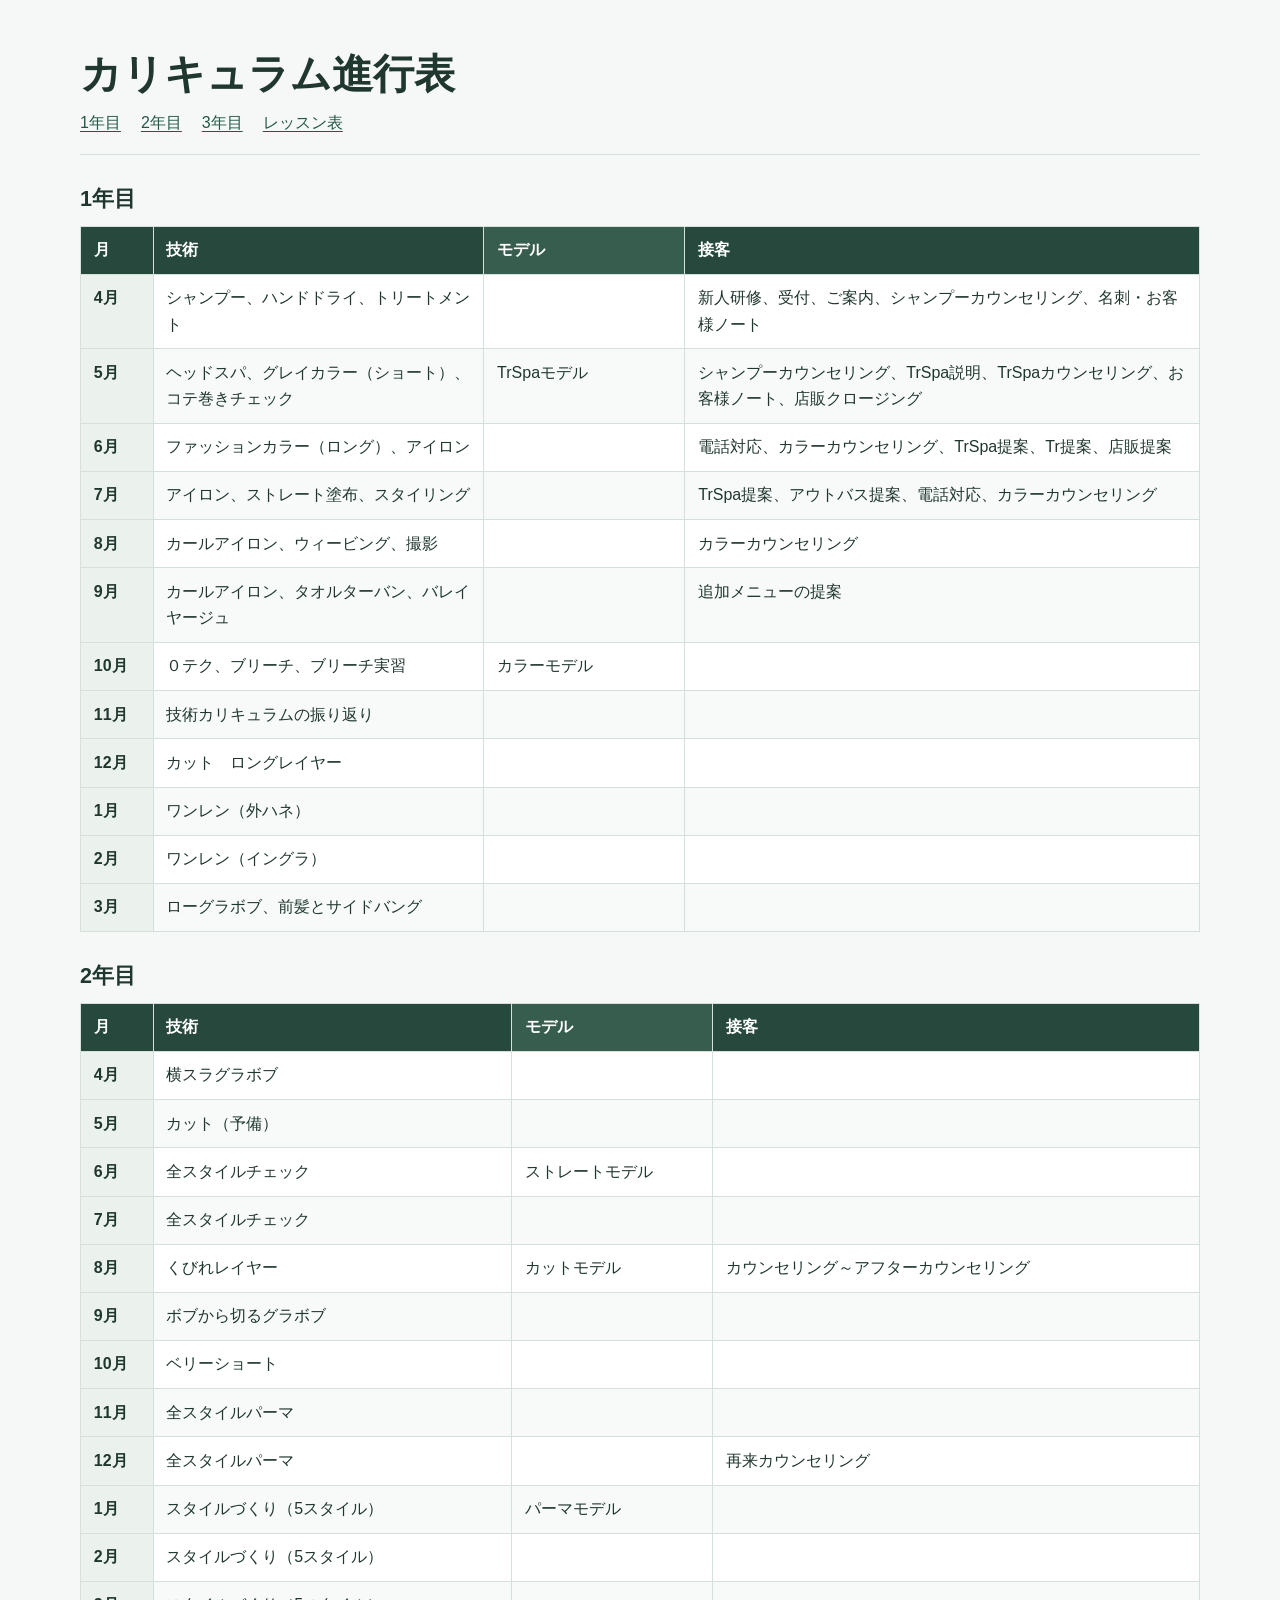
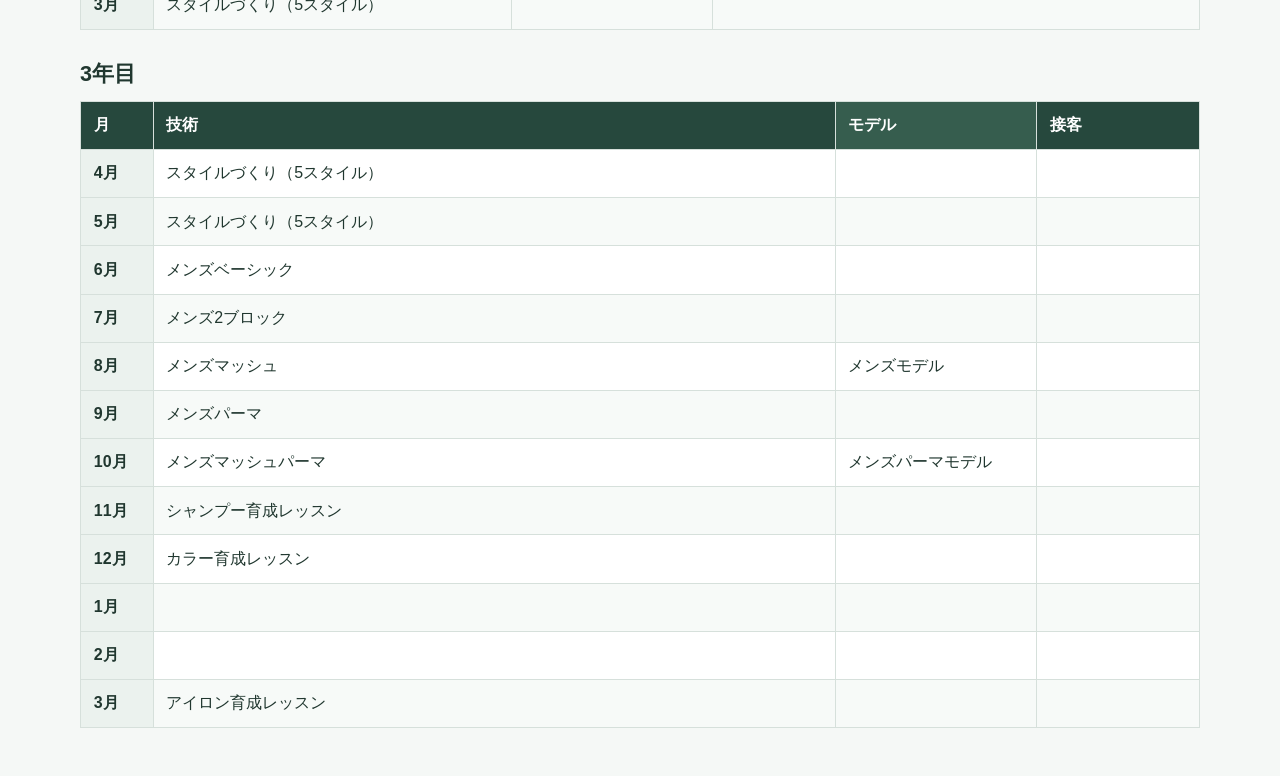
==== カリキュラム進行表.html @ a19cea1e "Add curriculum progress and lesson tables" ====
<!doctype html>
<html lang="ja">
<head>
<meta charset="utf-8">
<meta name="viewport" content="width=device-width, initial-scale=1">
<title>カリキュラム進行表</title>
<style>
:root{color-scheme:light;--ink:#20372f;--muted:#496159;--edge:#d6e0db;--green:#26483d}
*{box-sizing:border-box}
body{margin:0;background:#f5f8f6;color:var(--ink);font:1rem/1.65 "Yu Gothic","Meiryo",sans-serif}
main{max-width:76rem;margin:auto;padding:clamp(1rem,4vw,3rem)}
header{border-bottom:1px solid var(--edge);padding-bottom:1.1rem}
h1{font-size:clamp(1.7rem,5vw,2.55rem);margin:0 0 .55rem;line-height:1.3}
h2{font-size:1.35rem;margin:0 0 .55rem}
nav{display:flex;gap:.5rem 1.25rem;flex-wrap:wrap}
a{color:#245747;text-underline-offset:.2em}
a:focus-visible,.table-wrap:focus-visible{outline:3px solid #467e69;outline-offset:3px}
section{margin-top:1.65rem}
.table-wrap{overflow-x:auto;border:1px solid var(--edge);background:white}
table{width:100%;border-collapse:collapse;min-width:42rem}
th,td{text-align:left;vertical-align:top;padding:.65rem .8rem;border-bottom:1px solid var(--edge)}
th+th,th+td,td+td{border-left:1px solid var(--edge)}
thead th{background:var(--green);color:white;white-space:nowrap}
tbody th{font-weight:700;background:#ebf2ee}
tbody tr:nth-child(even) td{background:#f7faf8}
tbody tr:last-child>*{border-bottom:0}
.curriculum tbody th{width:4.5rem;white-space:nowrap}
.curriculum thead th:nth-child(3){width:18%;background:#365d4e}
.lesson tbody th{width:19%}
.lesson td:nth-child(2){min-width:5rem}
@media print{body{background:white;font-size:10pt}main{max-width:none;padding:0}nav{display:none}section{margin-top:1rem}.table-wrap{overflow:visible}table{min-width:0}tr{break-inside:avoid}thead{display:table-header-group}thead th{print-color-adjust:exact}}
</style>
</head>
<body>
<main class="curriculum">
<header>
<h1>カリキュラム進行表</h1>
<nav aria-label="表の移動"><a href="#year-1">1年目</a><a href="#year-2">2年目</a><a href="#year-3">3年目</a><a href="レッスン表.html">レッスン表</a></nav>
</header>
<section aria-labelledby="year-1">
<h2 id="year-1">1年目</h2>
<div class="table-wrap" tabindex="0" role="region" aria-labelledby="year-1">
<table aria-labelledby="year-1">
<thead><tr><th scope="col">月</th><th scope="col">技術</th><th scope="col">モデル</th><th scope="col">接客</th></tr></thead>
<tbody><tr><th scope="row">4月</th><td>シャンプー、ハンドドライ、トリートメント</td><td></td><td>新人研修、受付、ご案内、シャンプーカウンセリング、名刺・お客様ノート</td></tr>
<tr><th scope="row">5月</th><td>ヘッドスパ、グレイカラー（ショート）、コテ巻きチェック</td><td>TrSpaモデル</td><td>シャンプーカウンセリング、TrSpa説明、TrSpaカウンセリング、お客様ノート、店販クロージング</td></tr>
<tr><th scope="row">6月</th><td>ファッションカラー（ロング）、アイロン</td><td></td><td>電話対応、カラーカウンセリング、TrSpa提案、Tr提案、店販提案</td></tr>
<tr><th scope="row">7月</th><td>アイロン、ストレート塗布、スタイリング</td><td></td><td>TrSpa提案、アウトバス提案、電話対応、カラーカウンセリング</td></tr>
<tr><th scope="row">8月</th><td>カールアイロン、ウィービング、撮影</td><td></td><td>カラーカウンセリング</td></tr>
<tr><th scope="row">9月</th><td>カールアイロン、タオルターバン、バレイヤージュ</td><td></td><td>追加メニューの提案</td></tr>
<tr><th scope="row">10月</th><td>０テク、ブリーチ、ブリーチ実習</td><td>カラーモデル</td><td></td></tr>
<tr><th scope="row">11月</th><td>技術カリキュラムの振り返り</td><td></td><td></td></tr>
<tr><th scope="row">12月</th><td>カット　ロングレイヤー</td><td></td><td></td></tr>
<tr><th scope="row">1月</th><td>ワンレン（外ハネ）</td><td></td><td></td></tr>
<tr><th scope="row">2月</th><td>ワンレン（イングラ）</td><td></td><td></td></tr>
<tr><th scope="row">3月</th><td>ローグラボブ、前髪とサイドバング</td><td></td><td></td></tr></tbody>
</table>
</div>
</section>
<section aria-labelledby="year-2">
<h2 id="year-2">2年目</h2>
<div class="table-wrap" tabindex="0" role="region" aria-labelledby="year-2">
<table aria-labelledby="year-2">
<thead><tr><th scope="col">月</th><th scope="col">技術</th><th scope="col">モデル</th><th scope="col">接客</th></tr></thead>
<tbody><tr><th scope="row">4月</th><td>横スラグラボブ</td><td></td><td></td></tr>
<tr><th scope="row">5月</th><td>カット（予備）</td><td></td><td></td></tr>
<tr><th scope="row">6月</th><td>全スタイルチェック</td><td>ストレートモデル</td><td></td></tr>
<tr><th scope="row">7月</th><td>全スタイルチェック</td><td></td><td></td></tr>
<tr><th scope="row">8月</th><td>くびれレイヤー</td><td>カットモデル</td><td>カウンセリング～アフターカウンセリング</td></tr>
<tr><th scope="row">9月</th><td>ボブから切るグラボブ</td><td></td><td></td></tr>
<tr><th scope="row">10月</th><td>ベリーショート</td><td></td><td></td></tr>
<tr><th scope="row">11月</th><td>全スタイルパーマ</td><td></td><td></td></tr>
<tr><th scope="row">12月</th><td>全スタイルパーマ</td><td></td><td>再来カウンセリング</td></tr>
<tr><th scope="row">1月</th><td>スタイルづくり（5スタイル）</td><td>パーマモデル</td><td></td></tr>
<tr><th scope="row">2月</th><td>スタイルづくり（5スタイル）</td><td></td><td></td></tr>
<tr><th scope="row">3月</th><td>スタイルづくり（5スタイル）</td><td></td><td></td></tr></tbody>
</table>
</div>
</section>
<section aria-labelledby="year-3">
<h2 id="year-3">3年目</h2>
<div class="table-wrap" tabindex="0" role="region" aria-labelledby="year-3">
<table aria-labelledby="year-3">
<thead><tr><th scope="col">月</th><th scope="col">技術</th><th scope="col">モデル</th><th scope="col">接客</th></tr></thead>
<tbody><tr><th scope="row">4月</th><td>スタイルづくり（5スタイル）</td><td></td><td></td></tr>
<tr><th scope="row">5月</th><td>スタイルづくり（5スタイル）</td><td></td><td></td></tr>
<tr><th scope="row">6月</th><td>メンズベーシック</td><td></td><td></td></tr>
<tr><th scope="row">7月</th><td>メンズ2ブロック</td><td></td><td></td></tr>
<tr><th scope="row">8月</th><td>メンズマッシュ</td><td>メンズモデル</td><td></td></tr>
<tr><th scope="row">9月</th><td>メンズパーマ</td><td></td><td></td></tr>
<tr><th scope="row">10月</th><td>メンズマッシュパーマ</td><td>メンズパーマモデル</td><td></td></tr>
<tr><th scope="row">11月</th><td>シャンプー育成レッスン</td><td></td><td></td></tr>
<tr><th scope="row">12月</th><td>カラー育成レッスン</td><td></td><td></td></tr>
<tr><th scope="row">1月</th><td></td><td></td><td></td></tr>
<tr><th scope="row">2月</th><td></td><td></td><td></td></tr>
<tr><th scope="row">3月</th><td>アイロン育成レッスン</td><td></td><td></td></tr></tbody>
</table>
</div>
</section>
</main>
</body>
</html>
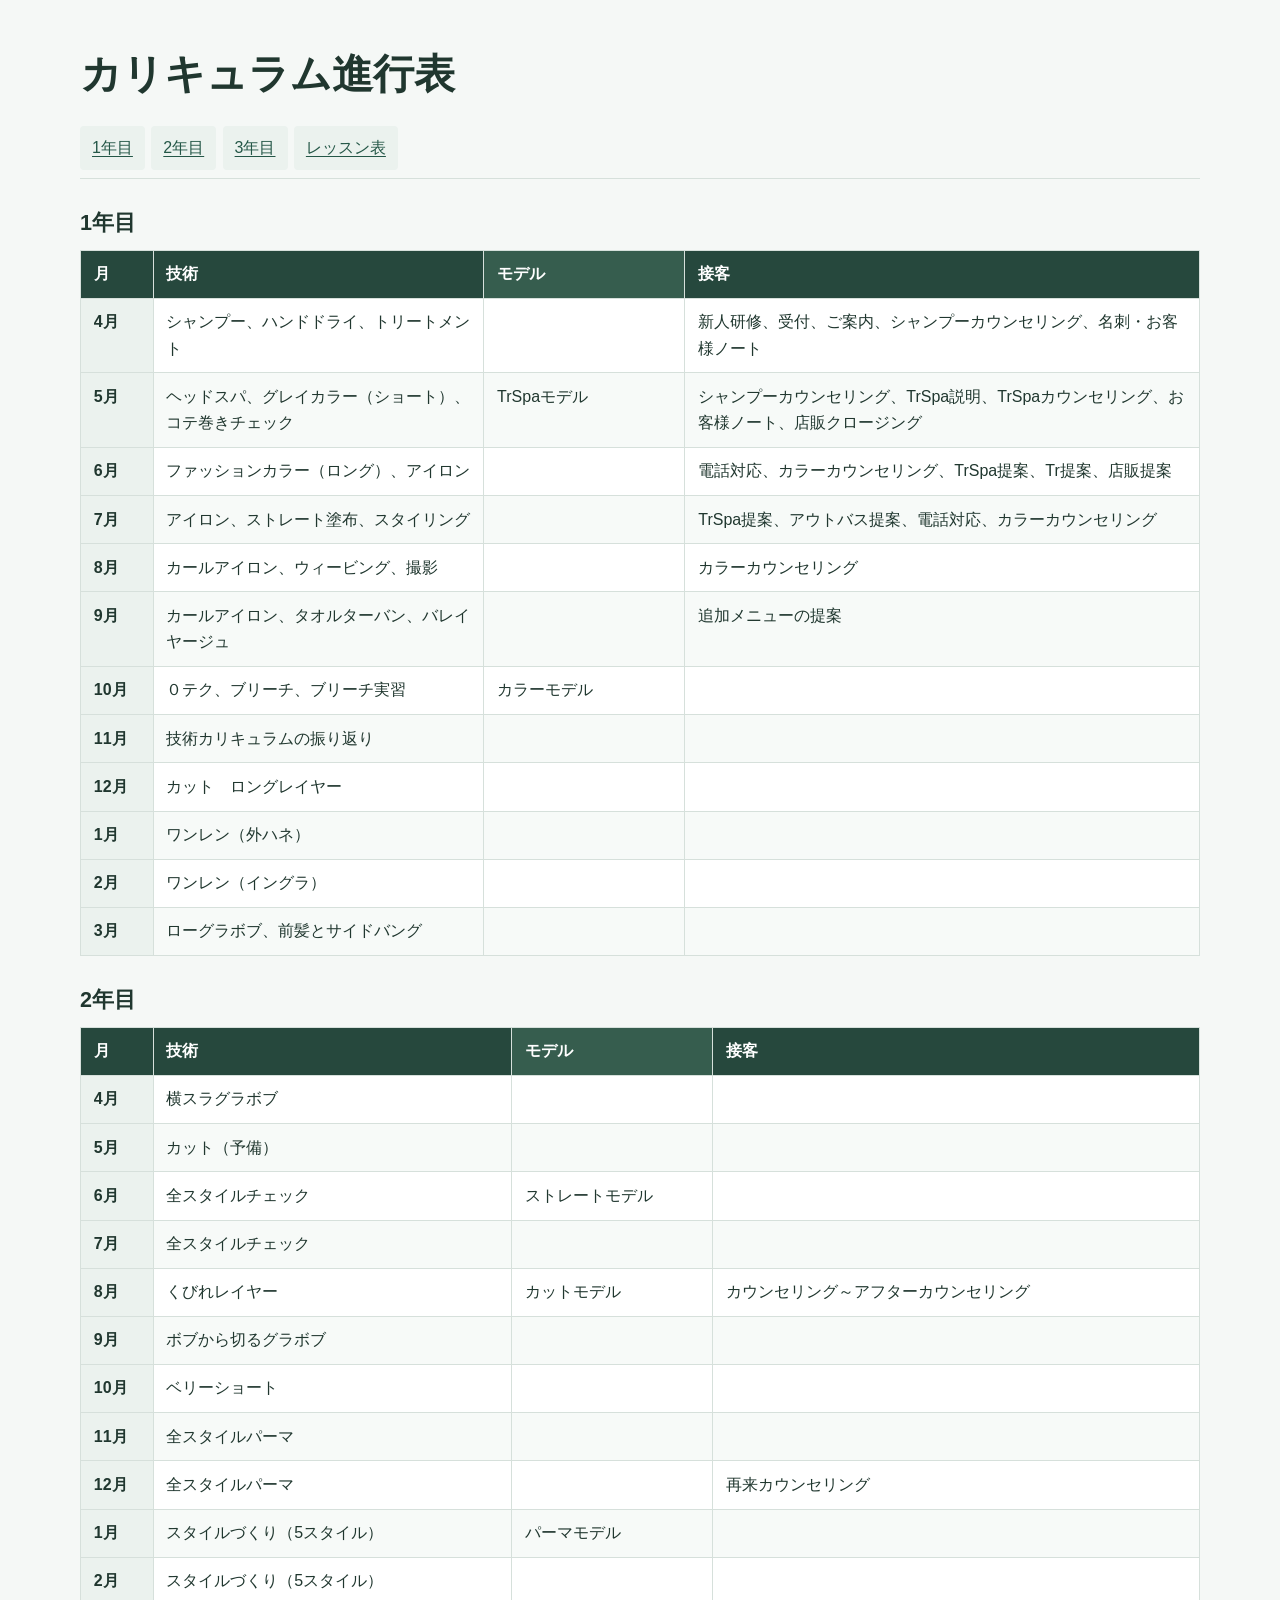
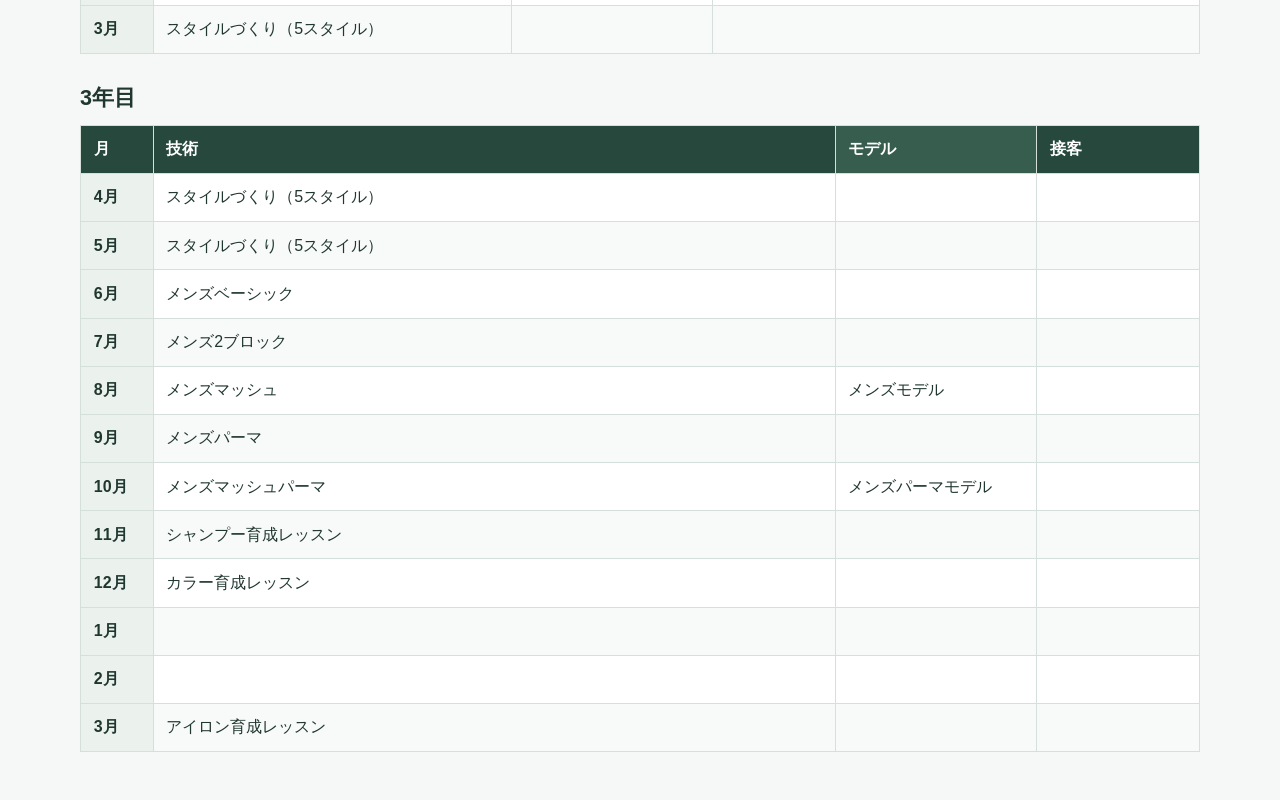
==== commit 6c4bb62d: "Publish staff rules and pin curriculum navigation" ====
--- a/カリキュラム進行表.html
+++ b/カリキュラム進行表.html
@@ -5,14 +5,16 @@
 <meta name="viewport" content="width=device-width, initial-scale=1">
 <title>カリキュラム進行表</title>
 <style>
-:root{color-scheme:light;--ink:#20372f;--muted:#496159;--edge:#d6e0db;--green:#26483d}
+:root{color-scheme:light;--ink:#20372f;--muted:#496159;--edge:#d6e0db;--green:#26483d;scroll-padding-top:5rem}
 *{box-sizing:border-box}
 body{margin:0;background:#f5f8f6;color:var(--ink);font:1rem/1.65 "Yu Gothic","Meiryo",sans-serif}
 main{max-width:76rem;margin:auto;padding:clamp(1rem,4vw,3rem)}
-header{border-bottom:1px solid var(--edge);padding-bottom:1.1rem}
+header{padding-bottom:.5rem}
 h1{font-size:clamp(1.7rem,5vw,2.55rem);margin:0 0 .55rem;line-height:1.3}
 h2{font-size:1.35rem;margin:0 0 .55rem}
-nav{display:flex;gap:.5rem 1.25rem;flex-wrap:wrap}
+nav{position:sticky;top:0;z-index:1;display:flex;gap:.4rem;overflow-x:auto;background:#f5f8f6;padding:.5rem 0;border-bottom:1px solid var(--edge)}
+nav a{display:flex;align-items:center;flex:0 0 auto;min-height:44px;padding:.35rem .75rem;white-space:nowrap;border-radius:4px;background:#ebf2ee}
+nav a:focus-visible{outline-offset:-3px}
 a{color:#245747;text-underline-offset:.2em}
 a:focus-visible,.table-wrap:focus-visible{outline:3px solid #467e69;outline-offset:3px}
 section{margin-top:1.65rem}
@@ -35,8 +37,8 @@
 <main class="curriculum">
 <header>
 <h1>カリキュラム進行表</h1>
+</header>
 <nav aria-label="表の移動"><a href="#year-1">1年目</a><a href="#year-2">2年目</a><a href="#year-3">3年目</a><a href="レッスン表.html">レッスン表</a></nav>
-</header>
 <section aria-labelledby="year-1">
 <h2 id="year-1">1年目</h2>
 <div class="table-wrap" tabindex="0" role="region" aria-labelledby="year-1">
